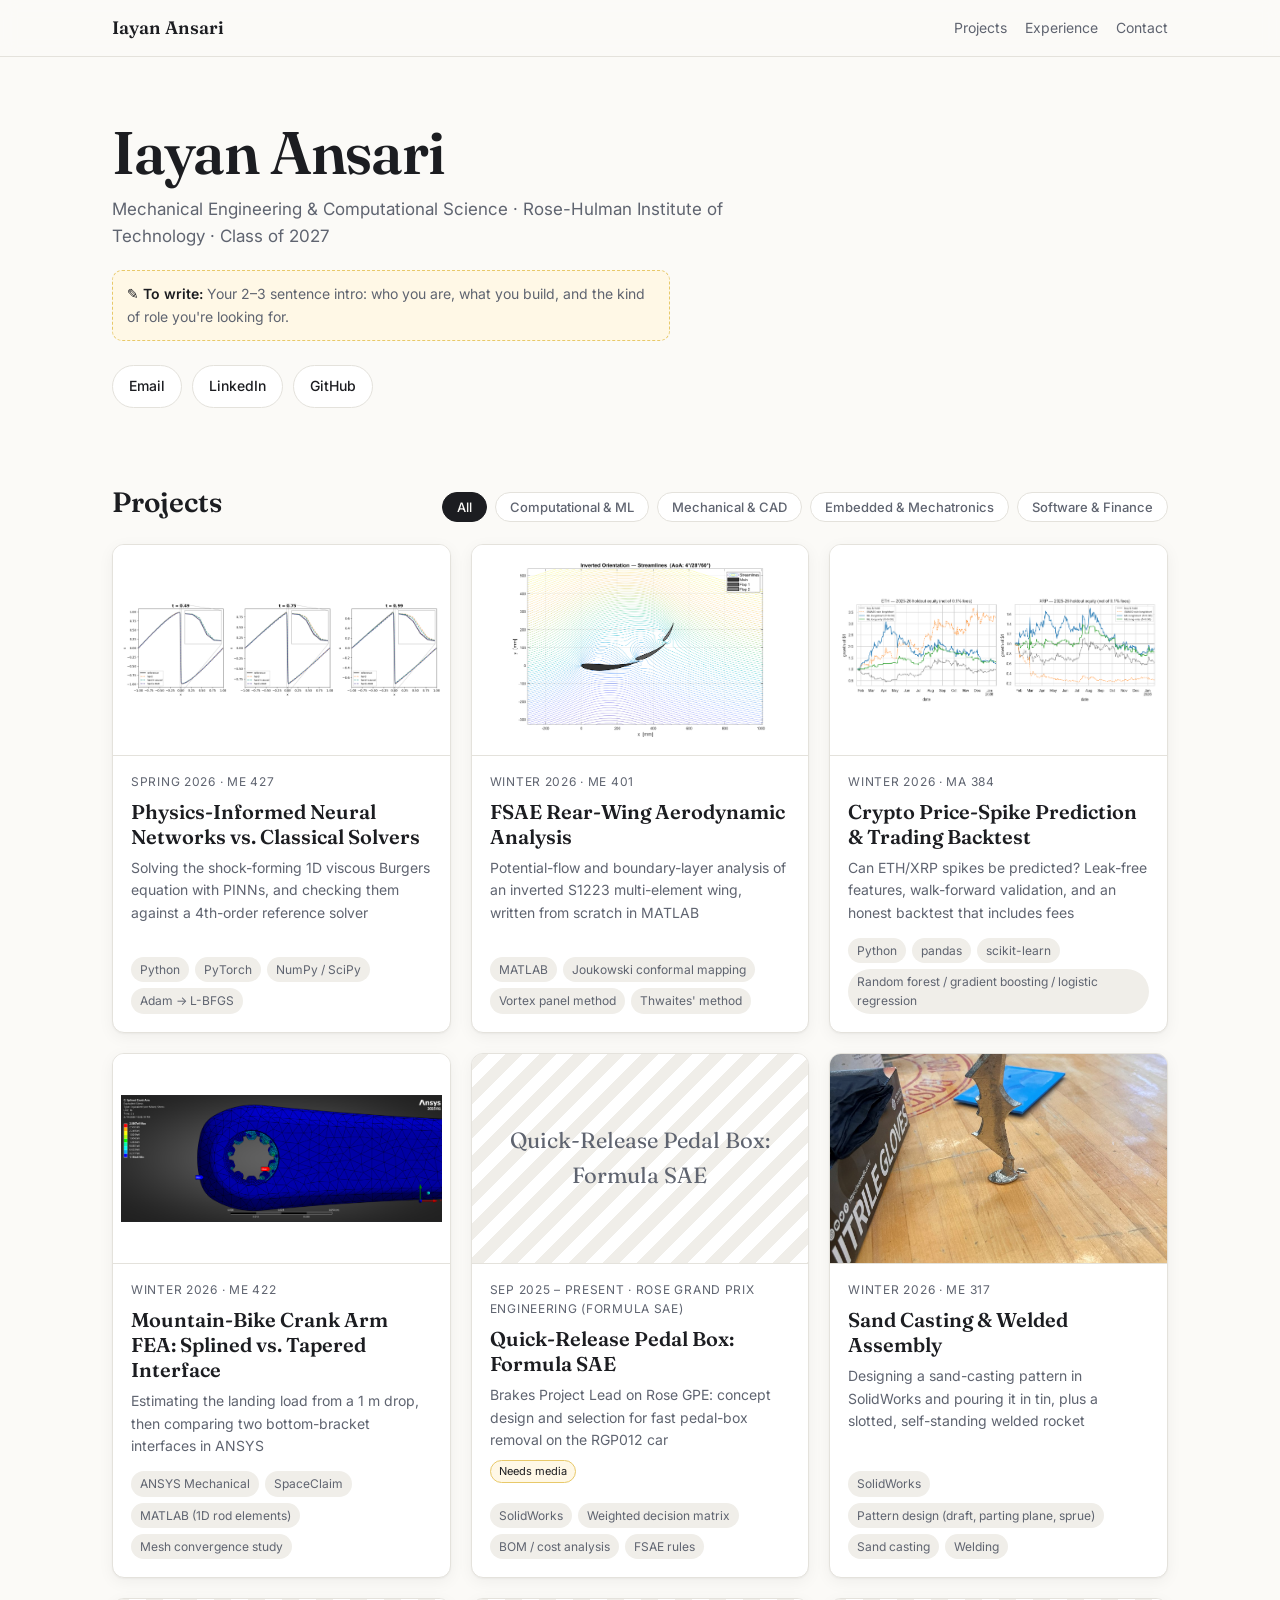
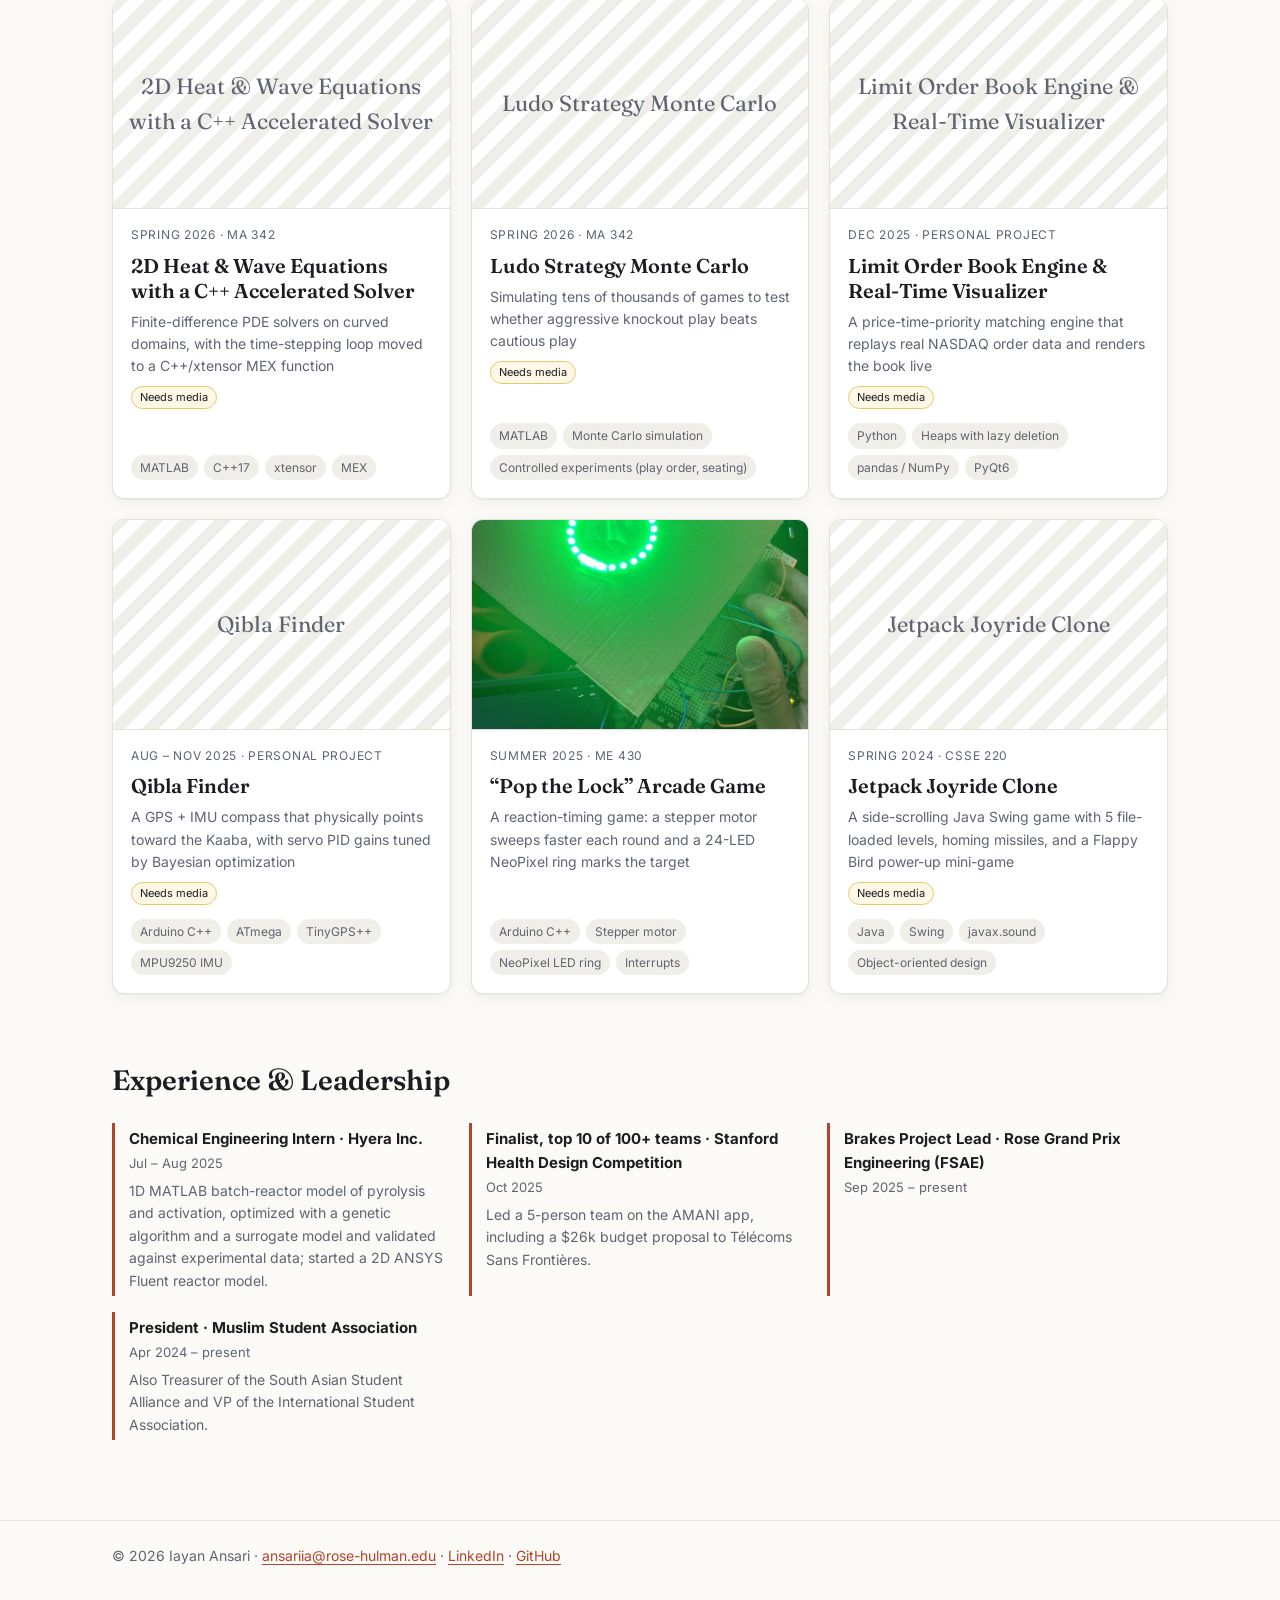
==== index.html @ dc9ec72d "Add static project portfolio site Static HTML/CSS/JS portfolio for GitHub Pages: home page with filt" ====
<!doctype html>
<html lang="en">
<head>
  <meta charset="utf-8">
  <meta name="viewport" content="width=device-width, initial-scale=1">
  <title>Iayan Ansari · Portfolio</title>
  <meta name="description" content="Engineering and computational projects by Iayan Ansari, Mechanical Engineering & Computational Science at Rose-Hulman.">
  <link rel="preconnect" href="https://fonts.googleapis.com">
  <link rel="preconnect" href="https://fonts.gstatic.com" crossorigin>
  <link href="https://fonts.googleapis.com/css2?family=Fraunces:opsz,wght@9..144,600&family=Inter:wght@400;500;600&display=swap" rel="stylesheet">
  <link rel="icon" href="data:image/svg+xml,%3Csvg xmlns=%27http://www.w3.org/2000/svg%27 viewBox=%270 0 32 32%27%3E%3Crect width=%2732%27 height=%2732%27 rx=%277%27 fill=%27%23b4432a%27/%3E%3Ctext x=%2716%27 y=%2722%27 font-size=%2716%27 text-anchor=%27middle%27 fill=%27white%27 font-family=%27Georgia%27%3EIA%3C/text%3E%3C/svg%3E">
  <link rel="stylesheet" href="css/style.css">
</head>
<body>
  <nav class="nav"><div class="wrap">
    <a class="brand" href="index.html" id="brand">Portfolio</a>
    <div class="links"><a href="#projects">Projects</a><a href="#experience">Experience</a><a href="#contact">Contact</a></div>
  </div></nav>

  <header class="hero"><div class="wrap">
    <h1 id="name"></h1>
    <p class="headline" id="headline"></p>
    <div id="intro"></div>
    <div class="btns" id="contact-btns"></div>
  </div></header>

  <main>
    <section class="section" id="projects"><div class="wrap">
      <div class="section-head">
        <h2>Projects</h2>
        <div class="filters" id="filters" role="toolbar" aria-label="Filter projects"></div>
      </div>
      <div class="grid" id="grid"></div>
    </div></section>

    <section class="section" id="experience"><div class="wrap">
      <div class="section-head"><h2>Experience &amp; Leadership</h2></div>
      <div class="exp" id="exp"></div>
    </div></section>
  </main>

  <footer id="contact"><div class="wrap" id="footer"></div></footer>

  <script src="data/projects.js"></script>
  <script src="js/main.js"></script>
  <script>renderHome();</script>
</body>
</html>
---- css/style.css ----
:root {
  --bg: #fbfaf7;
  --surface: #ffffff;
  --text: #1c1d21;
  --muted: #5f6470;
  --line: #e4e2dc;
  --accent: #b4432a;
  --accent-soft: #f6e6e1;
  --chip: #f0eee9;
  --prompt-bg: #fff8e6;
  --prompt-line: #e8c96a;
  --shadow: 0 1px 2px rgba(0,0,0,.04), 0 4px 16px rgba(0,0,0,.05);
  --radius: 12px;
  --max: 1120px;
  --serif: "Fraunces", Georgia, serif;
  --sans: "Inter", system-ui, -apple-system, "Segoe UI", sans-serif;
}
@media (prefers-color-scheme: dark) {
  :root:not([data-theme="light"]) {
    --bg: #141518; --surface: #1c1e22; --text: #ecebe8; --muted: #a3a6ae;
    --line: #2d3036; --accent: #e8795d; --accent-soft: #3a2621; --chip: #26292e;
    --prompt-bg: #2b2616; --prompt-line: #7d6a2c; --shadow: none;
  }
}
:root[data-theme="dark"] {
  --bg: #141518; --surface: #1c1e22; --text: #ecebe8; --muted: #a3a6ae;
  --line: #2d3036; --accent: #e8795d; --accent-soft: #3a2621; --chip: #26292e;
  --prompt-bg: #2b2616; --prompt-line: #7d6a2c; --shadow: none;
}

* { box-sizing: border-box; }
html { -webkit-text-size-adjust: 100%; }
body { margin: 0; background: var(--bg); color: var(--text); font: 16px/1.6 var(--sans); }
img { max-width: 100%; display: block; }
a { color: var(--accent); text-underline-offset: 3px; }
.wrap { max-width: var(--max); margin: 0 auto; padding: 0 16px; }
@media (min-width: 700px) { .wrap { padding: 0 32px; } }

/* nav */
.nav { position: sticky; top: 0; z-index: 10; background: color-mix(in srgb, var(--bg) 88%, transparent);
  backdrop-filter: blur(8px); border-bottom: 1px solid var(--line); }
.nav .wrap { display: flex; align-items: center; justify-content: space-between; height: 56px; gap: 12px; }
.nav .brand { font-family: var(--serif); font-weight: 600; font-size: 18px; color: var(--text); text-decoration: none; }
.nav .links { display: flex; gap: 18px; font-size: 14px; }
.nav .links a { color: var(--muted); text-decoration: none; }
.nav .links a:hover { color: var(--text); }

/* hero */
.hero { padding: 64px 0 40px; }
.hero h1 { font-family: var(--serif); font-weight: 600; font-size: clamp(36px, 7vw, 60px); line-height: 1.05; margin: 0 0 12px; letter-spacing: -0.02em; }
.hero .headline { color: var(--muted); font-size: 17px; margin: 0 0 20px; max-width: 60ch; }
.hero .intro { font-size: 18px; max-width: 62ch; margin: 0 0 24px; }
.btns { display: flex; flex-wrap: wrap; gap: 10px; }
.btn { display: inline-flex; align-items: center; gap: 6px; padding: 9px 16px; border-radius: 999px; border: 1px solid var(--line);
  background: var(--surface); color: var(--text); text-decoration: none; font-size: 14px; font-weight: 500; }
.btn:hover { border-color: var(--text); }
.btn.primary { background: var(--text); color: var(--bg); border-color: var(--text); }

/* section heads */
.section { padding: 32px 0; }
.section-head { display: flex; align-items: baseline; justify-content: space-between; flex-wrap: wrap; gap: 12px; margin-bottom: 20px; }
.section-head h2 { font-family: var(--serif); font-weight: 600; font-size: 28px; margin: 0; }

/* filters */
.filters { display: flex; flex-wrap: wrap; gap: 8px; }
.filter { border: 1px solid var(--line); background: var(--surface); color: var(--muted); border-radius: 999px;
  padding: 6px 14px; font: 500 13px var(--sans); cursor: pointer; }
.filter[aria-pressed="true"] { background: var(--text); color: var(--bg); border-color: var(--text); }

/* grid & cards */
.grid { display: grid; grid-template-columns: repeat(auto-fill, minmax(300px, 1fr)); gap: 20px; }
@media (max-width: 380px) { .grid { grid-template-columns: 1fr; } }
.card { background: var(--surface); border: 1px solid var(--line); border-radius: var(--radius); overflow: hidden;
  text-decoration: none; color: inherit; display: flex; flex-direction: column; box-shadow: var(--shadow); transition: transform .15s, border-color .15s; }
.card:hover { transform: translateY(-2px); border-color: var(--muted); }
.thumb { aspect-ratio: 16 / 10; background: #fff; display: flex; align-items: center; justify-content: center; overflow: hidden; border-bottom: 1px solid var(--line); }
.thumb img { width: 100%; height: 100%; object-fit: cover; }
.thumb.contain img { object-fit: contain; padding: 8px; }
.thumb.placeholder { background: repeating-linear-gradient(135deg, var(--chip) 0 12px, var(--surface) 12px 24px); color: var(--muted);
  font-family: var(--serif); font-size: 22px; text-align: center; padding: 16px; }
.card-body { padding: 16px 18px 18px; display: flex; flex-direction: column; gap: 8px; flex: 1; }
.card .meta { font-size: 12px; text-transform: uppercase; letter-spacing: .06em; color: var(--muted); }
.card h3 { font-family: var(--serif); font-weight: 600; font-size: 20px; line-height: 1.25; margin: 0; }
.card p { margin: 0; color: var(--muted); font-size: 14px; }
.tags { display: flex; flex-wrap: wrap; gap: 6px; margin-top: auto; padding-top: 6px; }
.tag { background: var(--chip); color: var(--muted); font-size: 12px; padding: 3px 9px; border-radius: 999px; }
.badge { align-self: flex-start; background: var(--prompt-bg); border: 1px solid var(--prompt-line); color: var(--text); font-size: 11px; padding: 2px 8px; border-radius: 999px; }

/* experience */
.exp { display: grid; grid-template-columns: repeat(auto-fill, minmax(260px, 1fr)); gap: 16px; }
.exp-item { border-left: 3px solid var(--accent); padding: 4px 0 4px 14px; }
.exp-item h3 { font-size: 15px; margin: 0 0 2px; }
.exp-item .date { font-size: 13px; color: var(--muted); }
.exp-item p { font-size: 14px; margin: 6px 0 0; color: var(--muted); }

footer { border-top: 1px solid var(--line); margin-top: 48px; padding: 24px 0 40px; color: var(--muted); font-size: 14px; }

/* project page */
.p-hero { padding: 40px 0 24px; }
.back { font-size: 14px; color: var(--muted); text-decoration: none; }
.back:hover { color: var(--text); }
.p-hero h1 { font-family: var(--serif); font-weight: 600; font-size: clamp(30px, 5vw, 46px); line-height: 1.1; margin: 14px 0 10px; letter-spacing: -0.015em; }
.p-hero .sub { font-size: 18px; color: var(--muted); max-width: 70ch; margin: 0 0 16px; }
.facts { display: flex; flex-wrap: wrap; gap: 8px 20px; font-size: 14px; color: var(--muted); }
.facts b { color: var(--text); font-weight: 600; }

.hero-media { margin: 8px 0 32px; background: #fff; border: 1px solid var(--line); border-radius: var(--radius); overflow: hidden; }
.hero-media img, .hero-media video { width: 100%; max-height: 560px; object-fit: contain; background: #fff; }
.hero-media video { background: #000; }

.layout { display: grid; grid-template-columns: 1fr; gap: 32px; }
@media (min-width: 900px) { .layout { grid-template-columns: minmax(0, 1fr) 280px; } }
.aside { display: flex; flex-direction: column; gap: 20px; }
@media (min-width: 900px) { .aside { position: sticky; top: 80px; align-self: start; } }
.aside h4 { font-size: 12px; text-transform: uppercase; letter-spacing: .08em; color: var(--muted); margin: 0 0 8px; }

.metrics { display: grid; grid-template-columns: repeat(auto-fill, minmax(180px, 1fr)); gap: 12px; margin: 0 0 28px; }
.metric { background: var(--surface); border: 1px solid var(--line); border-radius: 10px; padding: 14px 16px; }
.metric .v { font-family: var(--serif); font-size: 26px; font-weight: 600; line-height: 1.1; color: var(--accent); }
.metric .l { font-size: 13px; color: var(--muted); margin-top: 4px; }

.block { margin: 0 0 28px; }
.block h2 { font-family: var(--serif); font-weight: 600; font-size: 22px; margin: 0 0 8px; }
.block p { margin: 0 0 10px; max-width: 72ch; }
.prompt { background: var(--prompt-bg); border: 1px dashed var(--prompt-line); border-radius: 10px; padding: 12px 14px; font-size: 14px; color: var(--muted); }
.prompt::before { content: "✎ To write: "; font-weight: 600; color: var(--text); }

table { border-collapse: collapse; width: 100%; font-size: 14px; background: var(--surface); border: 1px solid var(--line); border-radius: 10px; overflow: hidden; }
.table-scroll { overflow-x: auto; margin-bottom: 28px; }
caption { text-align: left; font-weight: 600; padding: 0 0 8px; }
th, td { text-align: left; padding: 9px 12px; border-bottom: 1px solid var(--line); white-space: nowrap; }
th { background: var(--chip); font-weight: 600; }
tr:last-child td { border-bottom: 0; }
td:not(:first-child), th:not(:first-child) { font-variant-numeric: tabular-nums; }

.gallery { display: grid; grid-template-columns: repeat(auto-fill, minmax(240px, 1fr)); gap: 14px; }
.gallery figure { margin: 0; background: var(--surface); border: 1px solid var(--line); border-radius: 10px; overflow: hidden; cursor: zoom-in; }
.gallery .img { background: #fff; aspect-ratio: 4 / 3; display: flex; align-items: center; justify-content: center; }
.gallery img { max-height: 100%; object-fit: contain; }
.gallery figcaption { font-size: 13px; color: var(--muted); padding: 8px 12px 10px; }
.media-needed { border: 1px dashed var(--line); border-radius: 10px; padding: 18px; color: var(--muted); font-size: 14px; }

.lightbox { position: fixed; inset: 0; background: rgba(10,10,12,.88); display: none; align-items: center; justify-content: center; padding: 24px; z-index: 50; cursor: zoom-out; flex-direction: column; gap: 12px; }
.lightbox.open { display: flex; }
.lightbox img { max-height: 85vh; background: #fff; border-radius: 6px; }
.lightbox p { color: #ddd; font-size: 14px; margin: 0; text-align: center; }

.pager { display: flex; justify-content: space-between; gap: 12px; border-top: 1px solid var(--line); padding-top: 20px; margin-top: 32px; font-size: 14px; }
.pager a { text-decoration: none; }

@media (max-width: 600px) {
  .filters { flex-wrap: nowrap; overflow-x: auto; width: 100%; padding-bottom: 4px; }
  .filter { flex: none; }
}
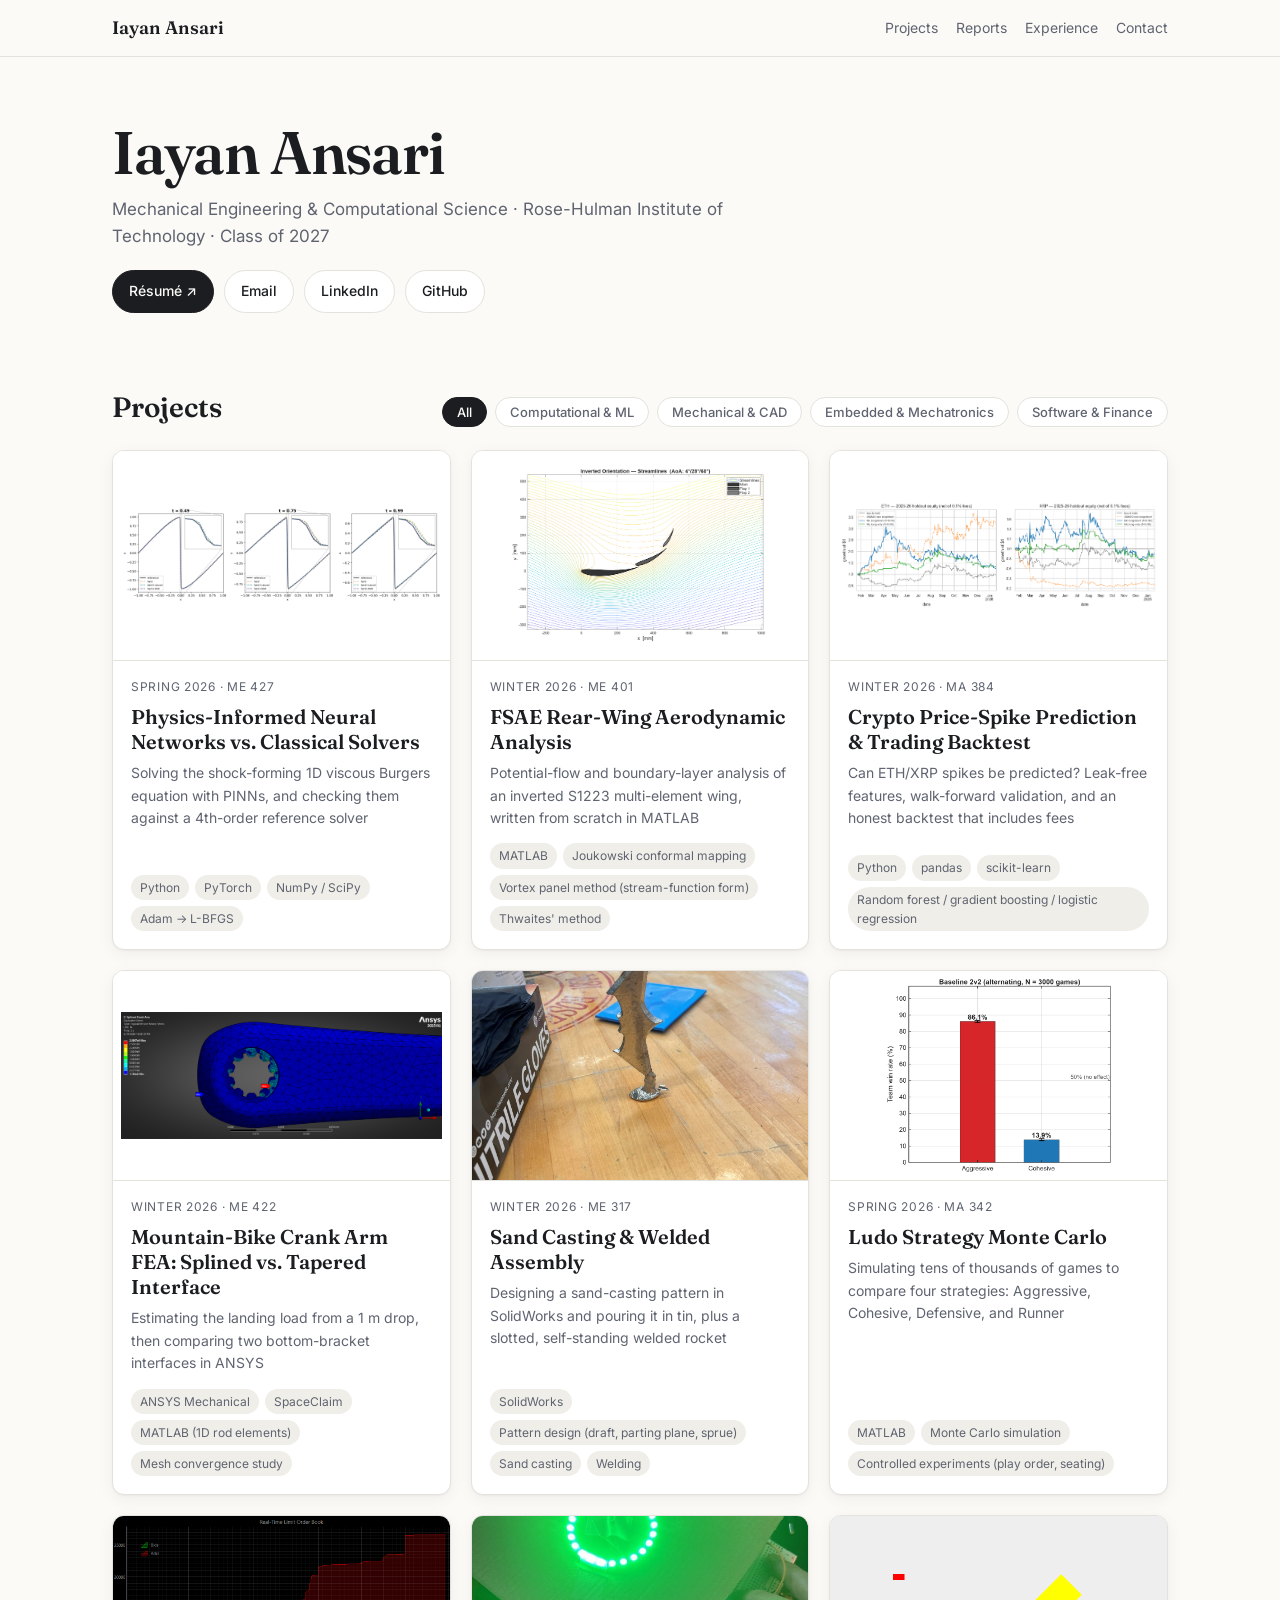
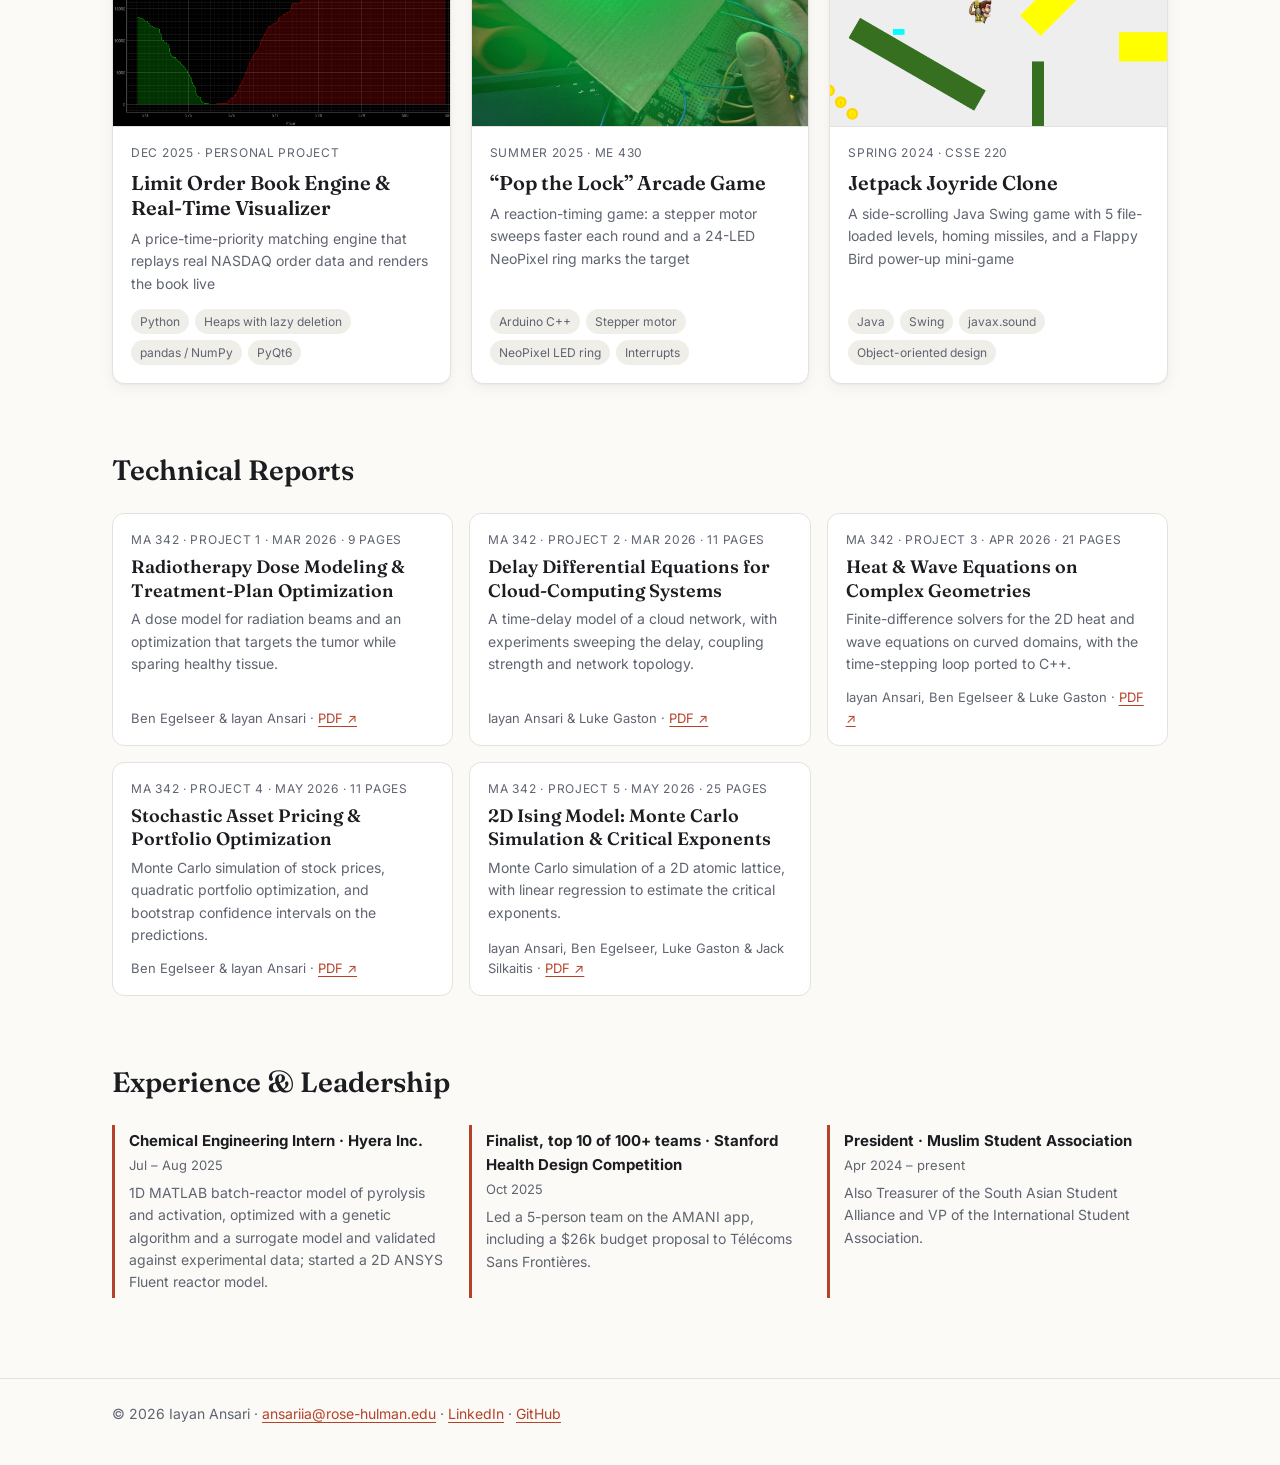
==== commit 58b7c719: "Add resume and MA342 technical reports - Resume: Engineering version with the phone number removed -" ====
--- a/index.html
+++ b/index.html
@@ -14,7 +14,7 @@
 <body>
   <nav class="nav"><div class="wrap">
     <a class="brand" href="index.html" id="brand">Portfolio</a>
-    <div class="links"><a href="#projects">Projects</a><a href="#experience">Experience</a><a href="#contact">Contact</a></div>
+    <div class="links"><a href="#projects">Projects</a><a href="#reports">Reports</a><a href="#experience">Experience</a><a href="#contact">Contact</a></div>
   </div></nav>
 
   <header class="hero"><div class="wrap">
@@ -33,6 +33,11 @@
       <div class="grid" id="grid"></div>
     </div></section>
 
+    <section class="section" id="reports"><div class="wrap">
+      <div class="section-head"><h2>Technical Reports</h2></div>
+      <div class="reports" id="report-list"></div>
+    </div></section>
+
     <section class="section" id="experience"><div class="wrap">
       <div class="section-head"><h2>Experience &amp; Leadership</h2></div>
       <div class="exp" id="exp"></div>
--- a/css/style.css
+++ b/css/style.css
@@ -104,8 +104,8 @@
 .facts { display: flex; flex-wrap: wrap; gap: 8px 20px; font-size: 14px; color: var(--muted); }
 .facts b { color: var(--text); font-weight: 600; }
 
-.hero-media { margin: 8px 0 32px; background: #fff; border: 1px solid var(--line); border-radius: var(--radius); overflow: hidden; }
-.hero-media img, .hero-media video { width: 100%; max-height: 560px; object-fit: contain; background: #fff; }
+.hero-media { margin: 8px 0 32px; background: var(--surface); border: 1px solid var(--line); border-radius: var(--radius); overflow: hidden; }
+.hero-media img, .hero-media video { width: 100%; max-height: 560px; object-fit: contain; }
 .hero-media video { background: #000; }
 
 .layout { display: grid; grid-template-columns: 1fr; gap: 32px; }
@@ -152,3 +152,14 @@
   .filters { flex-wrap: nowrap; overflow-x: auto; width: 100%; padding-bottom: 4px; }
   .filter { flex: none; }
 }
+
+/* technical reports */
+.reports { display: grid; grid-template-columns: repeat(auto-fill, minmax(320px, 1fr)); gap: 16px; }
+@media (max-width: 380px) { .reports { grid-template-columns: 1fr; } }
+.report { background: var(--surface); border: 1px solid var(--line); border-radius: var(--radius); padding: 16px 18px; display: flex; flex-direction: column; gap: 6px; }
+.report-meta { font-size: 12px; text-transform: uppercase; letter-spacing: .06em; color: var(--muted); }
+.report h3 { font-family: var(--serif); font-weight: 600; font-size: 18px; line-height: 1.3; margin: 0; }
+.report h3 a { color: var(--text); text-decoration: none; }
+.report h3 a:hover { color: var(--accent); }
+.report p { margin: 0; font-size: 14px; color: var(--muted); }
+.report-foot { margin-top: auto; padding-top: 6px; font-size: 13px; color: var(--muted); }
